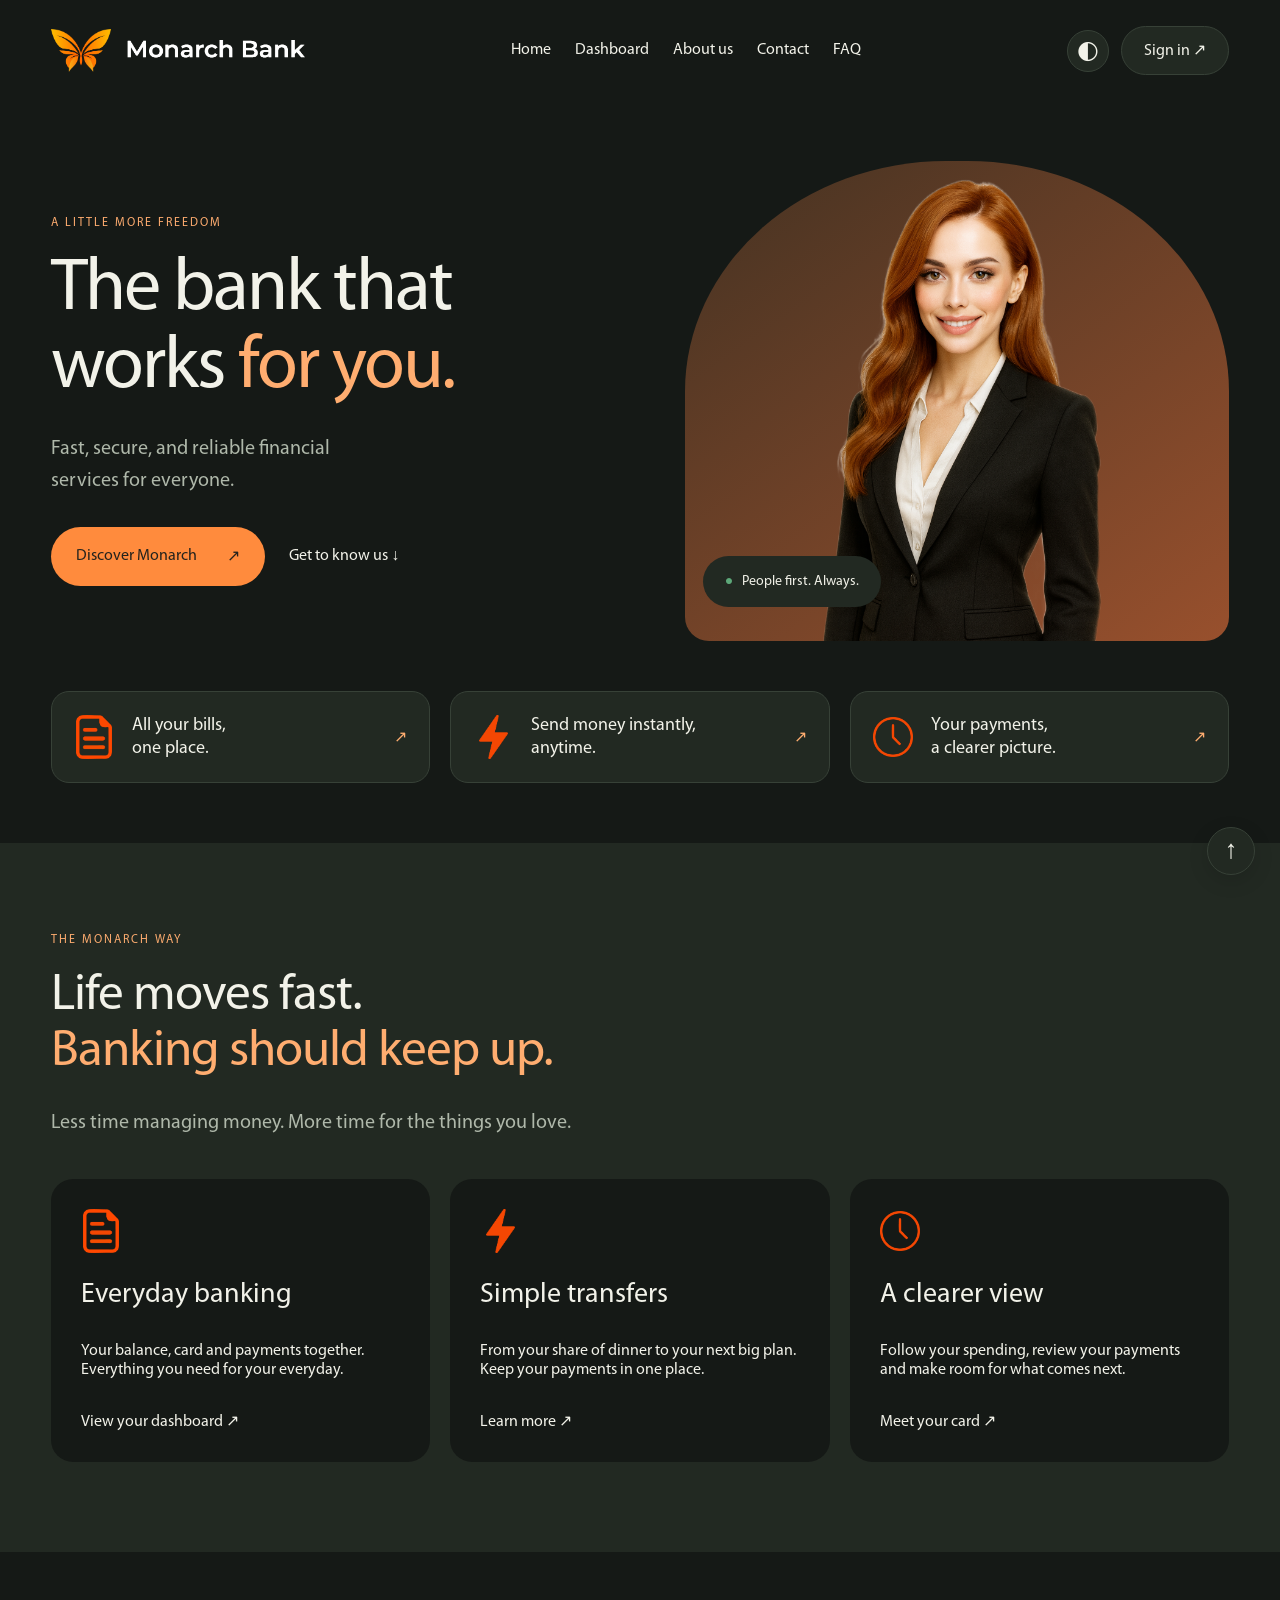
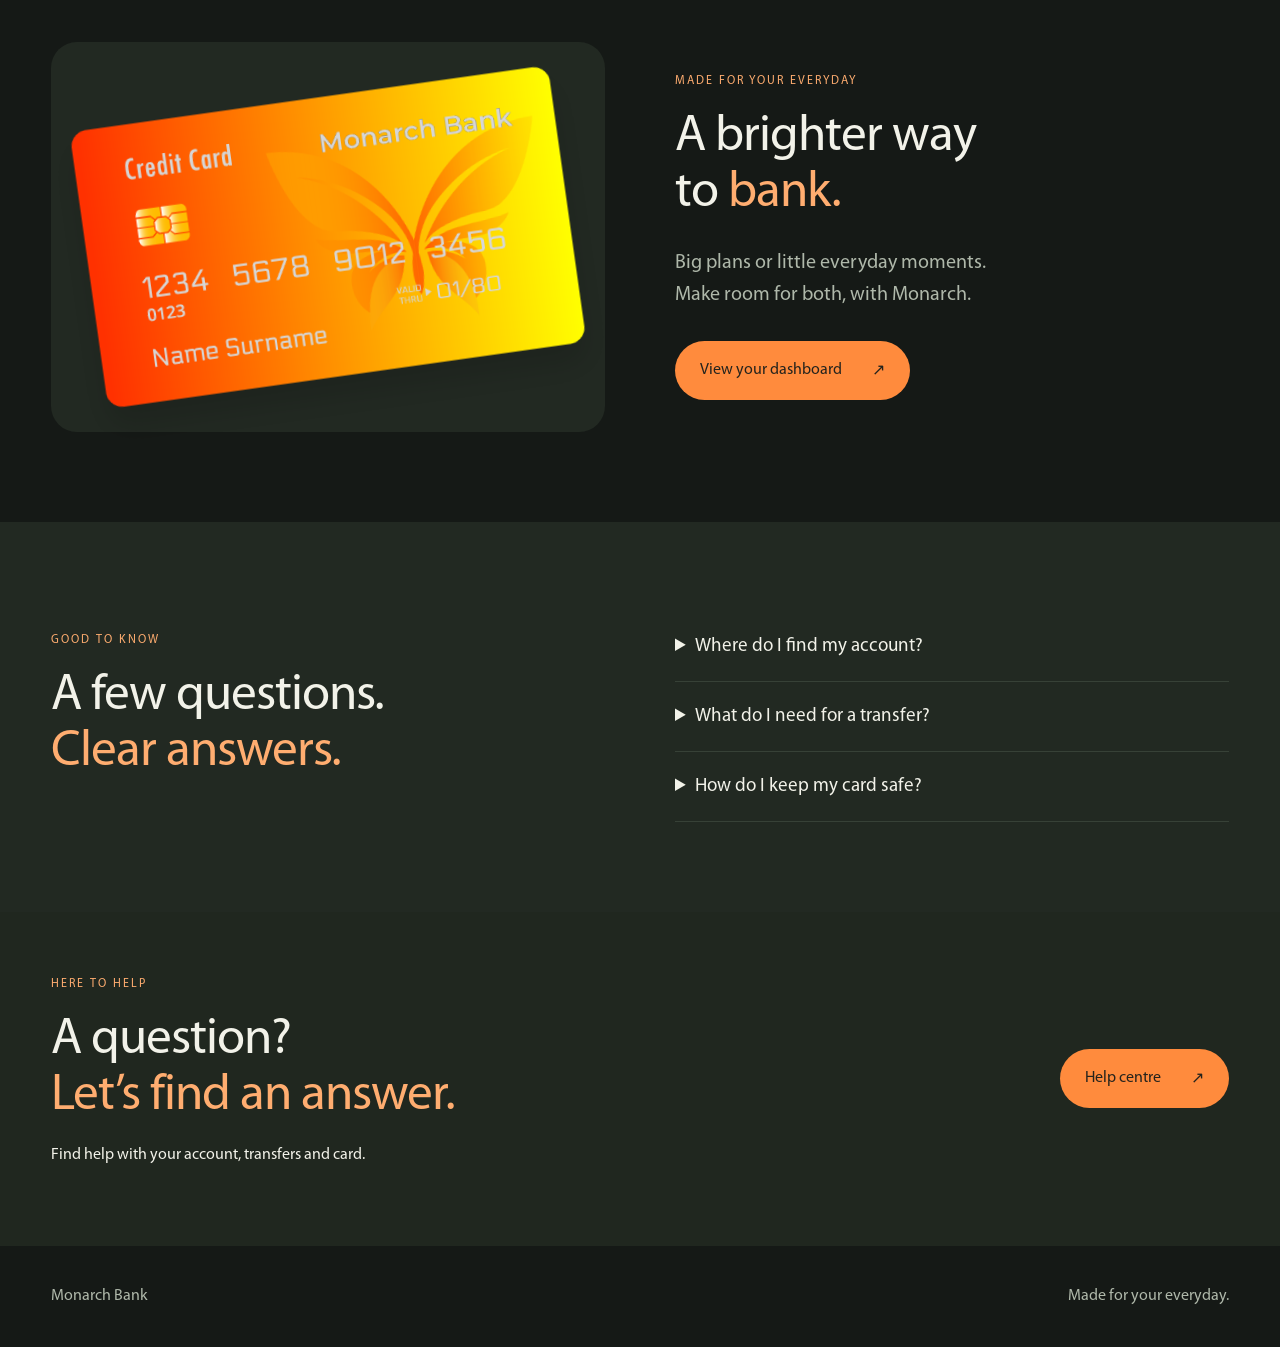
==== src/index.html @ 9ed3427c "Initial project commit" ====
<!DOCTYPE html>
<html lang="en">
  <head>
    <meta charset="UTF-8" />
    <meta name="viewport" content="width=device-width, initial-scale=1.0" />
    <title>Monarch Bank</title>
    <link rel="stylesheet" href="css/index.css" />
    <link rel="icon" href="icons/ico.png" type="image/png" />
  </head>

  <body id="home">
    <header class="header container">
      <a class="brand" href="#home">
        <img class="logo" src="img/mButterfly.png" alt="" />
        <img class="title" src="img/mtTitle.png" alt="Monarch Bank" />
      </a>

      <nav class="navbar" aria-label="Main menu">
        <a href="#home">Home</a>
        <a aria-disabled="true">Dashboard</a>
        <a href="#about">About us</a>
        <a href="#contact">Contact</a>
        <a href="#faq">FAQ</a>
      </nav>

      <div class="header-buttons">
        <label class="theme-button" title="Dark theme">
          <input id="theme-toggle" type="checkbox" aria-label="Dark theme" checked />
          <span aria-hidden="true">◐</span>
        </label>
        <a class="signin" href="login.html">Sign in <span>↗</span></a>
      </div>
    </header>

    <main>
      <section class="hero container">
        <div>
          <p class="eyebrow">A LITTLE MORE FREEDOM</p>
          <h1>The bank that<br />works <span>for you.</span></h1>
          <p class="description">Fast, secure, and reliable financial<br />services for everyone.</p>
          <div class="hero-buttons">
            <a class="button" href="login.html">Discover Monarch <span>↗</span></a>
            <a class="text-link" href="#about">Get to know us ↓</a>
          </div>
        </div>

        <div class="woman">
          <img src="img/mConsultant.png" alt="Monarch Bank consultant" />
          <p class="portrait-label"><span class="status-dot" aria-hidden="true">●</span> &nbsp; People first. Always.</p>
        </div>

        <div class="banners">
          <a class="banner" href="#services">
            <img src="img/mFile.png" alt="" />
            <p>All your bills,<br />one place.</p>
            <span>↗</span>
          </a>
          <a class="banner" href="#services">
            <img src="img/mLightning.png" alt="" />
            <p>Send money instantly,<br />anytime.</p>
            <span>↗</span>
          </a>
          <a class="banner" href="#services">
            <img src="img/mClock.png" alt="" />
            <p>Your payments,<br />a clearer picture.</p>
            <span>↗</span>
          </a>
        </div>
      </section>

      <section class="about section" id="about">
        <div class="container">
          <p class="eyebrow">THE MONARCH WAY</p>
          <h2>Life moves fast.<br /><span>Banking should keep up.</span></h2>
          <p class="description">Less time managing money. More time for the things you love.</p>

          <div class="services" id="services">
            <article class="service">
              <img loading="lazy" src="img/mFile.png" alt="" />
              <h3>Everyday banking</h3>
              <p>Your balance, card and payments together. Everything you need for your everyday.</p>
              <a aria-disabled="true">View your dashboard ↗</a>
            </article>
            <article class="service">
              <img loading="lazy" src="img/mLightning.png" alt="" />
              <h3>Simple transfers</h3>
              <p>From your share of dinner to your next big plan. Keep your payments in one place.</p>
              <a href="#faq">Learn more ↗</a>
            </article>
            <article class="service">
              <img loading="lazy" src="img/mClock.png" alt="" />
              <h3>A clearer view</h3>
              <p>Follow your spending, review your payments and make room for what comes next.</p>
              <a href="#cards">Meet your card ↗</a>
            </article>
          </div>
        </div>
      </section>

      <section class="section container card-section" id="cards">
        <div class="card-picture">
          <img loading="lazy" src="img/tCard.png" alt="Monarch Bank card" />
        </div>
        <div>
          <p class="eyebrow">MADE FOR YOUR EVERYDAY</p>
          <h2>A brighter way<br />to <span>bank.</span></h2>
          <p class="description">Big plans or little everyday moments.<br />Make room for both, with Monarch.</p>
          <a class="button" aria-disabled="true">View your dashboard <span>↗</span></a>
        </div>
      </section>

      <section class="faq section" id="faq">
        <div class="container faq-content">
          <div>
            <p class="eyebrow">GOOD TO KNOW</p>
            <h2>A few questions.<br /><span>Clear answers.</span></h2>
          </div>
          <div>
            <details>
              <summary>Where do I find my account?</summary>
              <p>Open Dashboard from the menu to find your account overview.</p>
            </details>
            <details>
              <summary>What do I need for a transfer?</summary>
              <p>Have the recipient’s account details and the amount ready. Always check the details before confirming a payment.</p>
            </details>
            <details>
              <summary>How do I keep my card safe?</summary>
              <p>Keep your PIN and card details private. Never share a verification code with someone who contacts you.</p>
            </details>
          </div>
        </div>
      </section>

      <section class="contact" id="contact">
        <div class="container contact-content">
          <div>
            <p class="eyebrow">HERE TO HELP</p>
            <h2>A question?<br /><span>Let’s find an answer.</span></h2>
            <p>Find help with your account, transfers and card.</p>
          </div>
          <a class="button" aria-disabled="true">Help centre <span>↗</span></a>
        </div>
      </section>
    </main>

    <footer class="footer container">
      <p>Monarch Bank</p>
      <p>Made for your everyday.</p>
    </footer>

    <a class="back-to-top" href="#home" aria-label="Back to top">↑</a>
  </body>
</html>
---- src/css/index.css ----
@font-face {
  font-family: "MyriadPro";
  src: url("../fonts/MYRIADPRO-REGULAR.OTF") format("opentype");
  font-display: swap;
}

* {
  box-sizing: border-box;
}

html {
  scroll-behavior: smooth;
  scroll-padding-top: 120px;
}

body {
  --background: #f8f7f2;
  --panel: #ffffff;
  --text: #20211e;
  --muted: #6b6f65;
  --border: #dedfd5;
  --accent: #bc510b;

  margin: 0;
  font-family: "MyriadPro", sans-serif;
  color: var(--text);
  background: var(--background);
}

body:has(#theme-toggle:checked) {
  --background: #151916;
  --panel: #222922;
  --text: #f2f2e9;
  --muted: #afb8aa;
  --border: #374137;
  --accent: #ffad70;
  color-scheme: dark;
}

a {
  color: inherit;
  text-decoration: none;
}

img {
  display: block;
  max-width: 100%;
}

a:focus-visible,
summary:focus-visible,
.theme-button:has(input:focus-visible) {
  outline: 2px solid var(--accent);
  outline-offset: 5px;
}

.container {
  width: min(1240px, 92%);
  margin: auto;
}

.theme-button,
.signin,
.portrait-label,
.banner,
.card-picture,
.about,
.faq,
.back-to-top {
  background: var(--panel);
}

.theme-button,
.signin,
.banner,
.back-to-top {
  border: 1px solid var(--border);
}

.theme-button,
.back-to-top {
  display: grid;
  place-items: center;
  border-radius: 50%;
}

.signin,
.button {
  transition: transform 0.25s, box-shadow 0.25s;
}

.header,
.brand,
.navbar,
.header-buttons,
.hero-buttons {
  display: flex;
  align-items: center;
  gap: 24px;
}

.header {
  position: sticky;
  top: 0;
  z-index: 10;
  background: var(--background);
  justify-content: space-between;
  padding: 26px 0;
}

.brand {
  gap: 14px;
}

.logo {
  width: 60px;
}

.title {
  width: 180px;
  filter: brightness(0);
}

body:has(#theme-toggle:checked) .title {
  filter: brightness(0) invert(1);
}

.navbar a {
  padding: 10px 0 8px;
  border-bottom: 2px solid transparent;
  transition: color 0.2s, transform 0.2s, border-color 0.2s;
}

.navbar a:hover {
  color: var(--accent);
  border-color: var(--accent);
  transform: translateY(-2px);
}

.header-buttons {
  gap: 12px;
}

.theme-button {
  width: 42px;
  height: 42px;
  font-size: 25px;
  cursor: pointer;
}

.theme-button input {
  position: absolute;
  opacity: 0;
  width: 1px;
  height: 1px;
}

.signin {
  padding: 13px 22px;
  border-radius: 30px;
}

.signin:hover {
  transform: translateY(-3px);
  box-shadow: 0 8px 20px #ff791f25;
}

.hero {
  display: grid;
  grid-template-columns: 1.1fr 1fr;
  align-items: center;
  gap: 35px;
  padding: 60px 0;
}

.eyebrow {
  margin: 0 0 22px;
  color: var(--accent);
  font-size: 12px;
  letter-spacing: 2px;
}

h1,
h2,
h3 {
  font-weight: normal;
}

h1 {
  margin: 0;
  font-size: clamp(48px, 5.8vw, 82px);
  line-height: 1.05;
  letter-spacing: -2px;
}

h1 span,
h2 span {
  color: var(--accent);
}

.description {
  margin: 25px 0 30px;
  color: var(--muted);
  font-size: 20px;
  line-height: 1.6;
}

.button {
  display: inline-flex;
  align-items: center;
  gap: 30px;
  padding: 19px 25px;
  border-radius: 35px;
  color: #24231d;
  background: #ff8b3d;
}

.button:hover {
  transform: translateY(-3px);
  box-shadow: 0 10px 25px #ff791f30;
}

.button:active,
.signin:active {
  transform: scale(0.97);
}

.text-link:hover,
.service a:hover {
  color: var(--accent);
}

.woman {
  position: relative;
  display: flex;
  justify-content: center;
  height: 480px;
  padding-top: 12px;
  border-radius: 48% 48% 24px 24px;
  background: linear-gradient(145deg, #ffe7cf, #ffa34f);
}

body:has(#theme-toggle:checked) .woman {
  background: linear-gradient(145deg, #443222, #98502d);
}

.woman img {
  height: 100%;
  width: auto;
  object-fit: contain;
}

.status-dot {
  color: #5da879;
}

.portrait-label {
  position: absolute;
  left: 18px;
  bottom: 20px;
  padding: 16px 22px;
  border-radius: 30px;
  font-size: 14px;
}

.banners,
.services {
  display: grid;
  grid-template-columns: repeat(3, 1fr);
  gap: 20px;
}

.banners {
  grid-column: 1 / -1;
  margin-top: 15px;
}

.banner {
  display: flex;
  align-items: center;
  gap: 18px;
  padding: 22px;
  border-radius: 18px;
  transition: transform 0.25s;
}

.banner:hover {
  transform: translateY(-4px);
}

.banner img,
.service img {
  width: 40px;
  height: 44px;
  object-fit: contain;
}

.banner p {
  margin: 0;
  font-size: 18px;
}

.banner span {
  margin-left: auto;
  color: var(--accent);
}

.section {
  padding: 90px 0;
}

h2 {
  margin: 0 0 20px;
  font-size: clamp(34px, 4vw, 54px);
  line-height: 1.1;
  letter-spacing: -1px;
}

.services {
  margin-top: 40px;
}

.service {
  padding: 30px;
  border-radius: 22px;
  background: var(--background);
}

.service h3 {
  margin: 25px 0 15px;
  font-size: 28px;
}

.service p,

.service a {
  display: inline-block;
  margin-top: 15px;
}

.card-section,
.faq-content {
  display: grid;
  grid-template-columns: 1fr 1fr;
  align-items: center;
  gap: 70px;
}

.card-picture {
  padding: 55px 35px;
  border-radius: 26px;
}

.card-picture img {
  transform: rotate(-8deg);
  filter: drop-shadow(0 20px 15px #0002);
  transition: filter 0.3s;
  animation: card-scroll linear both;
  animation-timeline: view();
  animation-range: entry 0% cover 70%;
}

.card-picture img:hover {
  filter: drop-shadow(0 25px 20px #ff791f35);
}

@keyframes card-scroll {
  from {
    transform: translateY(50px) rotate(-18deg) scale(0.88);
  }

  to {
    transform: translateY(-15px) rotate(4deg) scale(1.03);
  }
}

details {
  padding: 23px 0;
  border-bottom: 1px solid var(--border);
}

summary {
  font-size: 19px;
  cursor: pointer;
}

details p {
  color: var(--muted);
  line-height: 1.7;
}

.contact {
  padding: 65px 0;
  color: #f2f2e9;
  background: #20271f;
}

.contact .eyebrow,
.contact h2 span {
  color: #ffad70;
}

.contact-content,
.footer {
  display: flex;
  align-items: center;
  justify-content: space-between;
  gap: 30px;
}

.contact .button {
  flex-shrink: 0;
}

.footer {
  padding: 25px 0;
  color: var(--muted);
}

.back-to-top {
  position: fixed;
  right: 25px;
  bottom: 25px;
  width: 48px;
  height: 48px;
  color: var(--text);
  font-size: 26px;
  box-shadow: 0 6px 20px #0002;
  animation: show-top steps(1, end) both;
  animation-timeline: scroll(root);
  animation-range: 0px 420px;
  transition: transform 0.2s;
}

.back-to-top:hover {
  transform: translateY(-4px);
}

@keyframes show-top {
  from { opacity: 0; visibility: hidden; }
  to { opacity: 1; visibility: visible; }
}

@media (max-width: 1050px) {
  html {
    scroll-padding-top: 180px;
  }

  .header {
    flex-wrap: wrap;
  }

  .navbar {
    order: 3;
    width: 100%;
    justify-content: space-between;
    border-top: 1px solid var(--border);
    padding-top: 10px;
  }

  .woman {
    height: 390px;
  }

  .banner {
    gap: 12px;
    padding: 18px;
  }

  .banner p {
    font-size: 16px;
  }
}

@media (max-width: 700px) {
  .header,
  .navbar {
    gap: 12px;
  }

  .logo {
    width: 34px;
  }

  .title {
    width: 110px;
  }

  .brand,
  .header-buttons {
    gap: 8px;
  }

  .signin {
    padding: 11px 14px;
    font-size: 14px;
  }

  .theme-button {
    width: 36px;
    height: 36px;
  }

  .navbar {
    font-size: 14px;
  }

  .hero,
  .banners,
  .services,
  .card-section,
  .faq-content {
    grid-template-columns: 1fr;
    gap: 25px;
  }

  .hero {
    padding: 35px 0 50px;
  }

  .hero-buttons {
    flex-wrap: wrap;
    gap: 20px;
  }

  .woman {
    width: 100%;
    max-width: 420px;
    margin: auto;
  }

  .description {
    font-size: 18px;
  }

  .section {
    padding: 60px 0;
  }

  .contact-content {
    align-items: flex-start;
    flex-direction: column;
  }

  .footer {
    font-size: 13px;
    gap: 12px;
  }
}

@media (prefers-reduced-motion: reduce) {
  .card-picture img {
    animation: none;
  }

  html {
    scroll-behavior: auto;
  }

  a {
    transition: none;
  }
}
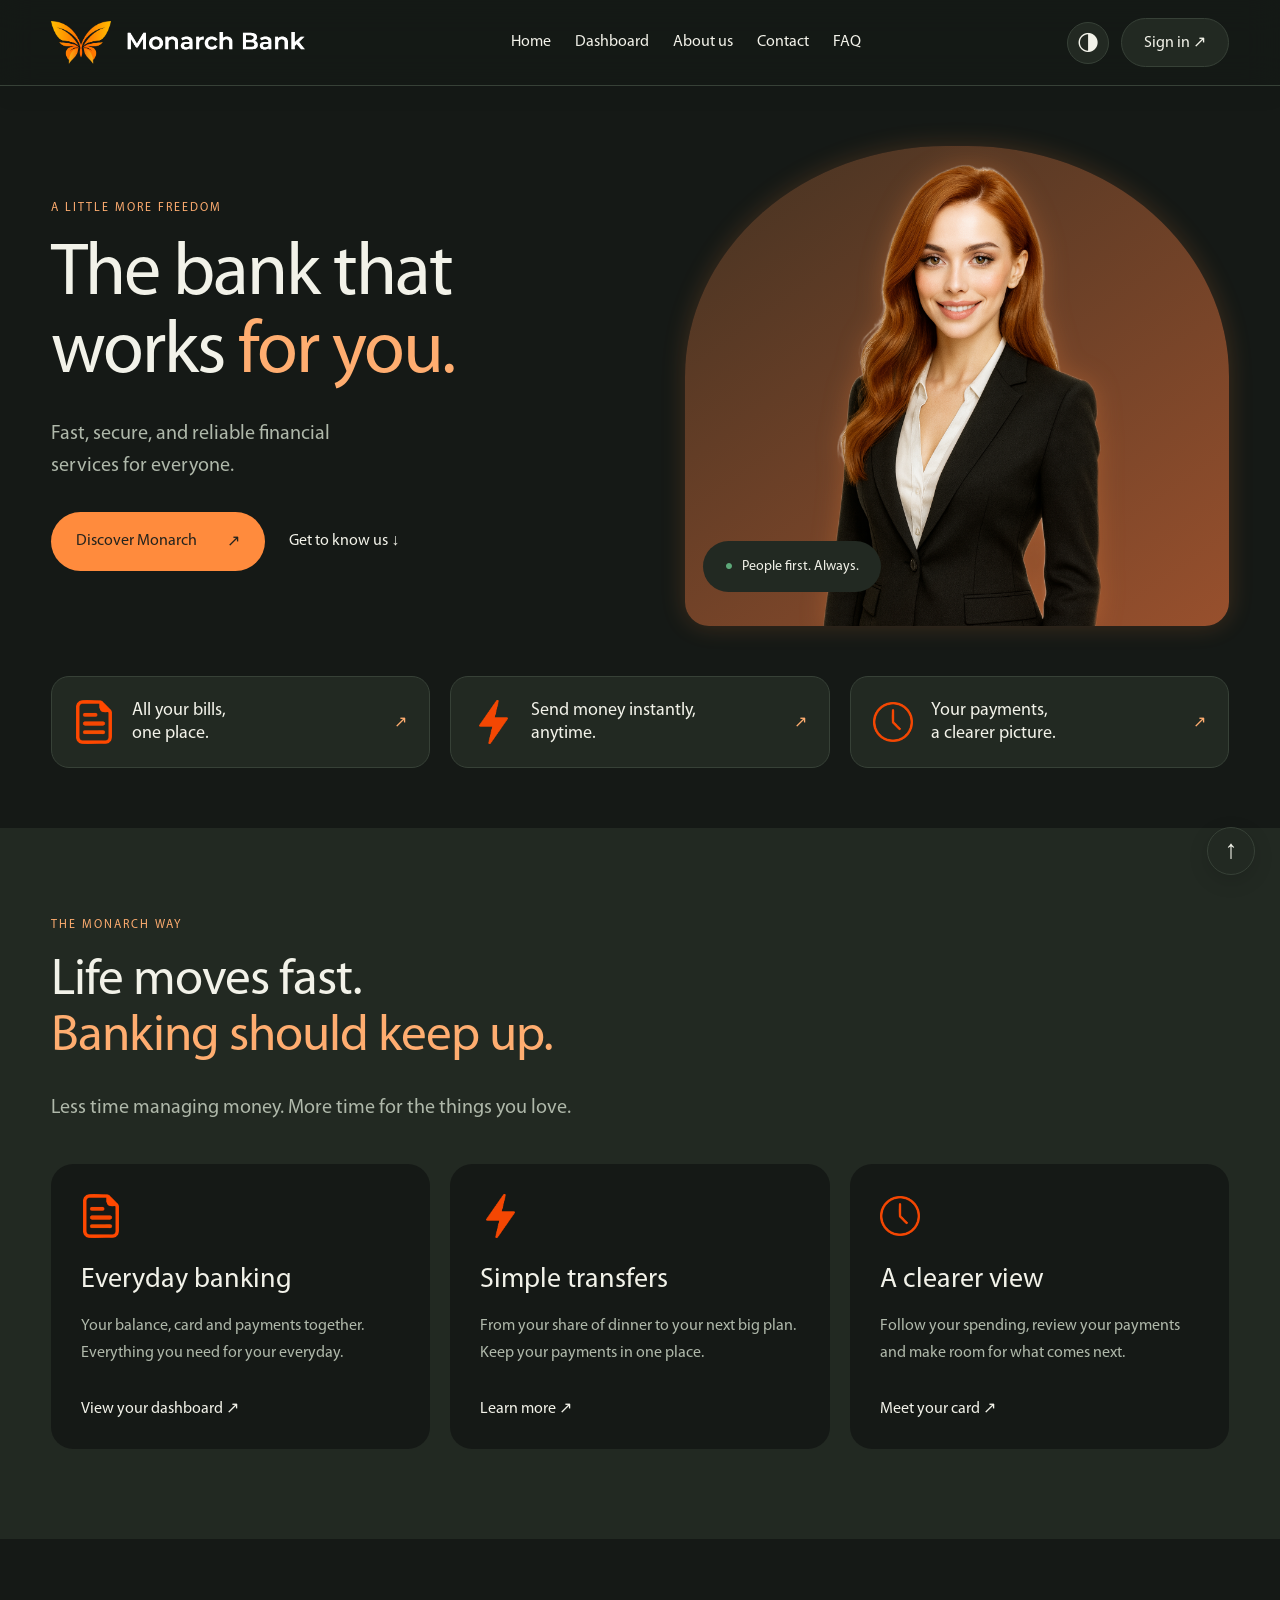
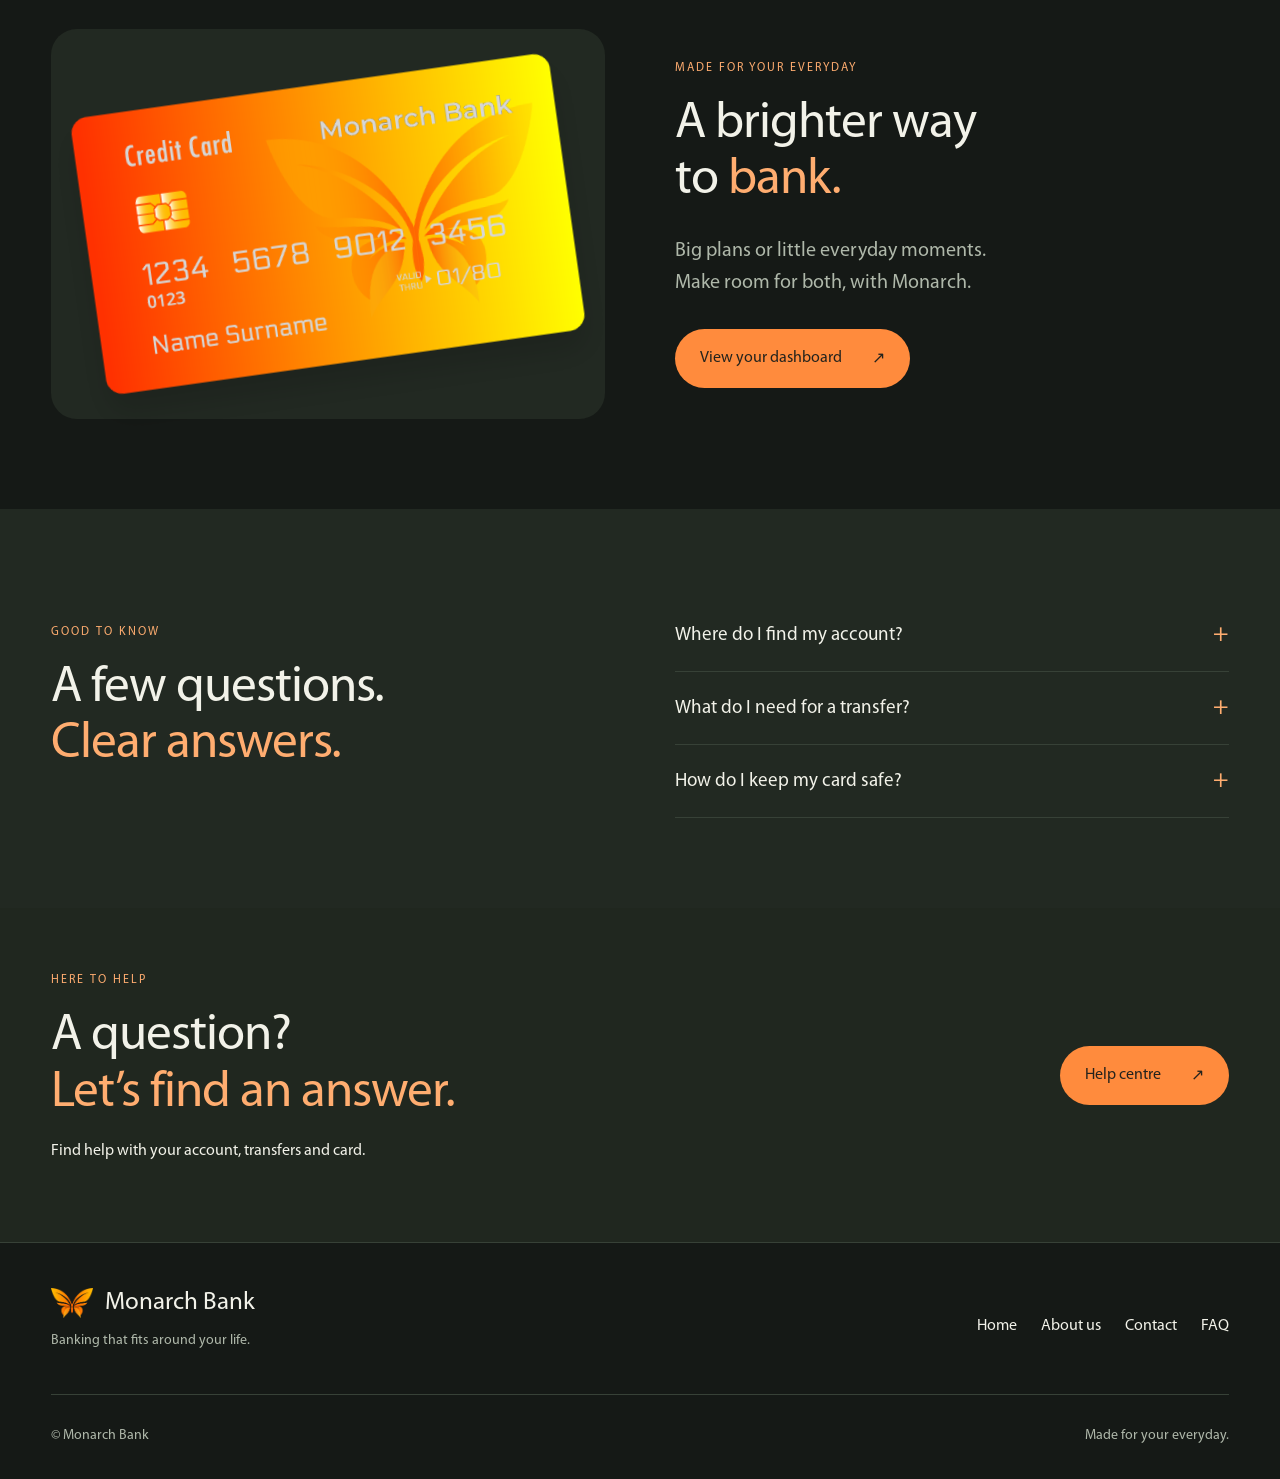
==== commit 5d6abc5b: "Update layout and add site recording" ====
--- a/src/index.html
+++ b/src/index.html
@@ -9,26 +9,28 @@
   </head>
 
   <body id="home">
-    <header class="header container">
-      <a class="brand" href="#home">
-        <img class="logo" src="img/mButterfly.png" alt="" />
-        <img class="title" src="img/mtTitle.png" alt="Monarch Bank" />
-      </a>
+    <header class="header">
+      <div class="header-inner container">
+        <a class="brand" href="#home">
+          <img class="logo" src="img/mButterfly.png" alt="" />
+          <img class="title" src="img/mtTitle.png" alt="Monarch Bank" />
+        </a>
 
-      <nav class="navbar" aria-label="Main menu">
-        <a href="#home">Home</a>
-        <a aria-disabled="true">Dashboard</a>
-        <a href="#about">About us</a>
-        <a href="#contact">Contact</a>
-        <a href="#faq">FAQ</a>
-      </nav>
+        <nav class="navbar" aria-label="Main menu">
+          <a href="#home">Home</a>
+          <a aria-disabled="true">Dashboard</a>
+          <a href="#about">About us</a>
+          <a href="#contact">Contact</a>
+          <a href="#faq">FAQ</a>
+        </nav>
 
-      <div class="header-buttons">
-        <label class="theme-button" title="Dark theme">
-          <input id="theme-toggle" type="checkbox" aria-label="Dark theme" checked />
-          <span aria-hidden="true">◐</span>
-        </label>
-        <a class="signin" href="login.html">Sign in <span>↗</span></a>
+        <div class="header-buttons">
+          <label class="theme-button" title="Dark theme">
+            <input id="theme-toggle" type="checkbox" aria-label="Dark theme" checked />
+            <span aria-hidden="true">◐</span>
+          </label>
+          <a class="signin" href="login.html">Sign in <span>↗</span></a>
+        </div>
       </div>
     </header>
 
@@ -144,9 +146,28 @@
       </section>
     </main>
 
-    <footer class="footer container">
-      <p>Monarch Bank</p>
-      <p>Made for your everyday.</p>
+    <footer class="footer">
+      <div class="container">
+        <div class="footer-content">
+          <div>
+            <a class="footer-brand" href="#home">
+              <img src="img/mButterfly.png" alt="" />
+              <span>Monarch Bank</span>
+            </a>
+            <p>Banking that fits around your life.</p>
+          </div>
+          <nav class="footer-links" aria-label="Footer menu">
+            <a href="#home">Home</a>
+            <a href="#about">About us</a>
+            <a href="#contact">Contact</a>
+            <a href="#faq">FAQ</a>
+          </nav>
+        </div>
+        <div class="footer-bottom">
+          <p>© Monarch Bank</p>
+          <p>Made for your everyday.</p>
+        </div>
+      </div>
     </footer>
 
     <a class="back-to-top" href="#home" aria-label="Back to top">↑</a>
--- a/src/css/index.css
+++ b/src/css/index.css
@@ -25,6 +25,7 @@
   font-family: "MyriadPro", sans-serif;
   color: var(--text);
   background: var(--background);
+  transition: background 0.3s, color 0.3s;
 }
 
 body:has(#theme-toggle:checked) {
@@ -48,7 +49,6 @@
 }
 
 a:focus-visible,
-summary:focus-visible,
 .theme-button:has(input:focus-visible) {
   outline: 2px solid var(--accent);
   outline-offset: 5px;
@@ -68,6 +68,7 @@
 .faq,
 .back-to-top {
   background: var(--panel);
+  transition: background 0.3s;
 }
 
 .theme-button,
@@ -89,7 +90,7 @@
   transition: transform 0.25s, box-shadow 0.25s;
 }
 
-.header,
+.header-inner,
 .brand,
 .navbar,
 .header-buttons,
@@ -103,9 +104,16 @@
   position: sticky;
   top: 0;
   z-index: 10;
-  background: var(--background);
+  background: color-mix(in srgb, var(--background) 92%, transparent);
+  backdrop-filter: blur(16px);
+  border-bottom: 1px solid var(--border);
+  box-shadow: 0 6px 24px #0001;
+  transition: background 0.3s, border-color 0.3s;
+}
+
+.header-inner {
   justify-content: space-between;
-  padding: 26px 0;
+  padding: 18px 0;
 }
 
 .brand {
@@ -119,6 +127,7 @@
 .title {
   width: 180px;
   filter: brightness(0);
+  transition: filter 0.3s;
 }
 
 body:has(#theme-toggle:checked) .title {
@@ -146,6 +155,25 @@
   height: 42px;
   font-size: 25px;
   cursor: pointer;
+  transition: transform 0.25s, background 0.3s, border-color 0.3s, box-shadow 0.25s;
+}
+
+.theme-button span {
+  transition: transform 0.4s;
+}
+
+.theme-button:has(input:checked) span {
+  transform: rotate(180deg);
+}
+
+.theme-button:hover {
+  transform: translateY(-2px);
+  border-color: var(--accent);
+  box-shadow: 0 0 16px #ff8b3d25;
+}
+
+.theme-button:active {
+  transform: scale(0.92);
 }
 
 .theme-button input {
@@ -238,6 +266,8 @@
   padding-top: 12px;
   border-radius: 48% 48% 24px 24px;
   background: linear-gradient(145deg, #ffe7cf, #ffa34f);
+  overflow: hidden;
+  box-shadow: 0 0 25px #ff8b3d30;
 }
 
 body:has(#theme-toggle:checked) .woman {
@@ -248,6 +278,7 @@
   height: 100%;
   width: auto;
   object-fit: contain;
+  filter: drop-shadow(0 0 12px #ff8b3d45);
 }
 
 .status-dot {
@@ -331,7 +362,10 @@
   font-size: 28px;
 }
 
-.service p,
+.service p {
+  color: var(--muted);
+  line-height: 1.7;
+}
 
 .service a {
   display: inline-block;
@@ -377,16 +411,76 @@
 details {
   padding: 23px 0;
   border-bottom: 1px solid var(--border);
+  interpolate-size: allow-keywords;
 }
 
 summary {
+  display: flex;
+  align-items: center;
+  justify-content: space-between;
+  gap: 20px;
   font-size: 19px;
+  list-style: none;
   cursor: pointer;
+  border-radius: 6px;
+  transition: color 0.2s;
+}
+
+summary::-webkit-details-marker {
+  display: none;
+}
+
+summary::after {
+  content: "+";
+  color: var(--accent);
+  font-size: 26px;
+  line-height: 1;
+  transition: transform 0.3s;
+}
+
+summary:hover {
+  color: var(--accent);
+}
+
+summary:focus-visible {
+  outline: 2px solid var(--accent);
+  outline-offset: 6px;
+}
+
+details[open] summary::after {
+  transform: rotate(45deg);
+}
+
+details::details-content {
+  height: 0;
+  overflow: hidden;
+  transition: height 0.3s, content-visibility 0.3s allow-discrete;
+}
+
+details[open]::details-content {
+  height: auto;
 }
 
 details p {
+  margin: 16px 0 0;
   color: var(--muted);
   line-height: 1.7;
+}
+
+details[open] p {
+  animation: faq-open 0.3s ease;
+}
+
+@keyframes faq-open {
+  from {
+    opacity: 0;
+    transform: translateY(-6px);
+  }
+
+  to {
+    opacity: 1;
+    transform: translateY(0);
+  }
 }
 
 .contact {
@@ -400,8 +494,7 @@
   color: #ffad70;
 }
 
-.contact-content,
-.footer {
+.contact-content {
   display: flex;
   align-items: center;
   justify-content: space-between;
@@ -413,8 +506,53 @@
 }
 
 .footer {
-  padding: 25px 0;
+  padding: 45px 0 20px;
+  border-top: 1px solid var(--border);
+  background: var(--background);
+}
+
+.footer-content,
+.footer-bottom {
+  display: flex;
+  align-items: center;
+  justify-content: space-between;
+  gap: 30px;
+}
+
+.footer-brand {
+  display: flex;
+  align-items: center;
+  gap: 12px;
+  font-size: 25px;
+}
+
+.footer-brand img {
+  width: 42px;
+}
+
+.footer-content p,
+.footer-bottom {
   color: var(--muted);
+  font-size: 14px;
+}
+
+.footer-links {
+  display: flex;
+  gap: 24px;
+}
+
+.footer-links a {
+  transition: color 0.2s;
+}
+
+.footer-links a:hover {
+  color: var(--accent);
+}
+
+.footer-bottom {
+  margin-top: 30px;
+  padding-top: 18px;
+  border-top: 1px solid var(--border);
 }
 
 .back-to-top {
@@ -446,7 +584,7 @@
     scroll-padding-top: 180px;
   }
 
-  .header {
+  .header-inner {
     flex-wrap: wrap;
   }
 
@@ -473,7 +611,7 @@
 }
 
 @media (max-width: 700px) {
-  .header,
+  .header-inner,
   .navbar {
     gap: 12px;
   }
@@ -543,8 +681,23 @@
   }
 
   .footer {
-    font-size: 13px;
+    padding-bottom: 80px;
+  }
+
+  .footer-content {
+    align-items: flex-start;
+    flex-direction: column;
+    gap: 20px;
+  }
+
+  .footer-links {
+    flex-wrap: wrap;
+    gap: 20px;
+  }
+
+  .footer-bottom {
     gap: 12px;
+    font-size: 12px;
   }
 }
 
@@ -557,7 +710,19 @@
     scroll-behavior: auto;
   }
 
-  a {
+  a,
+  body,
+  .header,
+  .title,
+  .theme-button,
+  .theme-button span,
+  summary,
+  summary::after,
+  details::details-content {
     transition: none;
   }
-}
+
+  details[open] p {
+    animation: none;
+  }
+}
